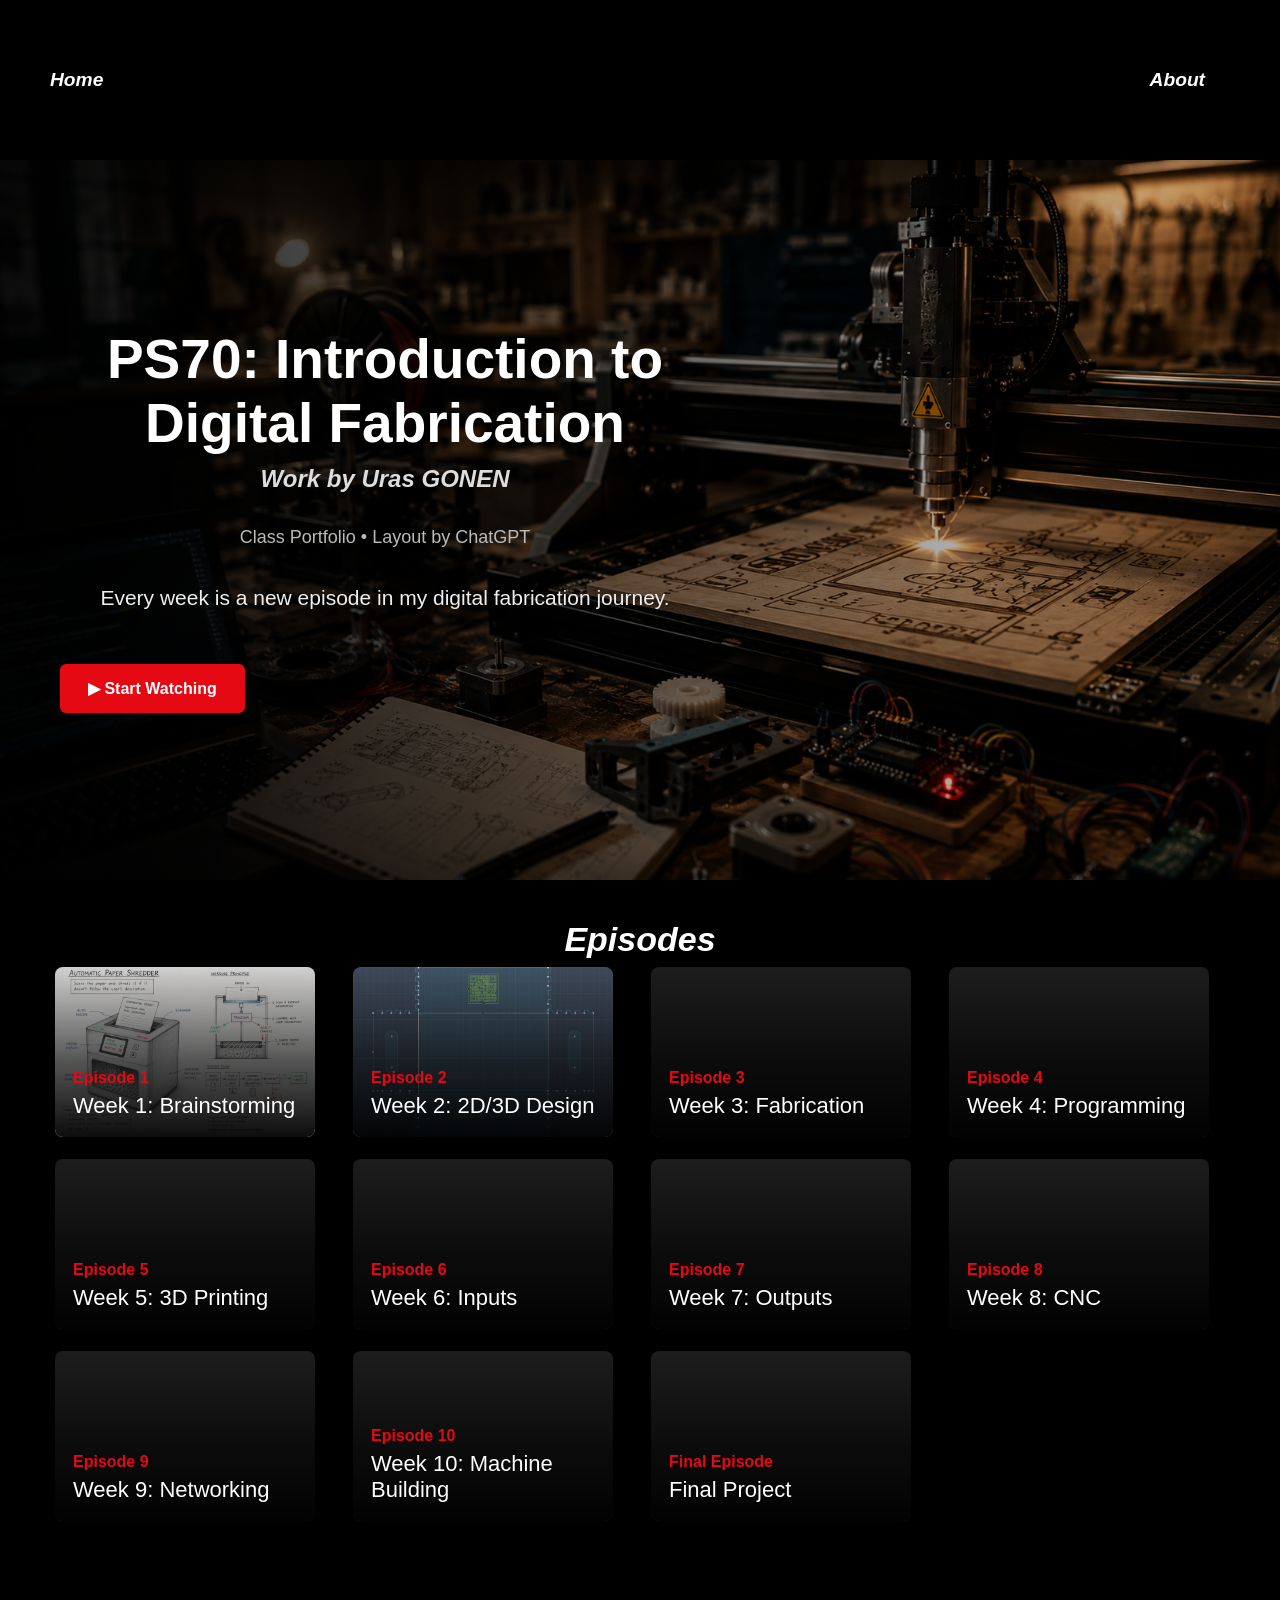
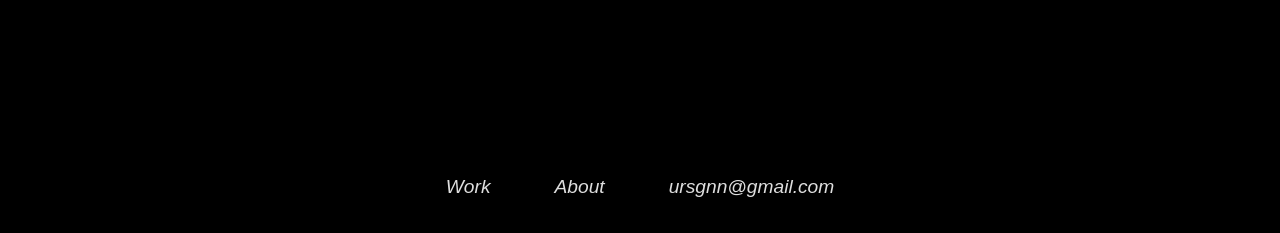
==== index.html @ 7067d7d7 "r" ====
<!DOCTYPE html>
<html lang="en">

<head>
    <title>See config.js</title>
    <meta charset="UTF-8">
    <meta name="viewport" content="width=device-width, initial-scale=1.0">
    <meta http-equiv="X-UA-Compatible" content="ie=edge">
    <link rel="stylesheet" href="./style.css">
</head>

<body>

    <nav>
        <a id="home" href="./index.html">Home</a>
        
        <a href="./about.html">About</a>
    </nav>

    <section class="hero">
        <div class="hero-content">
            <h1>PS70: Introduction to Digital Fabrication</h1>
            <h2>Work by <span id="student-name"></span></h2>

            <p class="series-tag">Class Portfolio • Layout by ChatGPT</p>

            <p class="description">
                Every week is a new episode in my digital fabrication journey.
            </p>

            <a class="play-button" href="#work">▶ Start Watching</a>
        </div>
    </section>

    <section id="final-project">
        <!-- Put an image or video of your final project here when it's complete! -->
    </section>

    <section id="work" class="episodes">

        <h2>Episodes</h2>

        <div class="episode-row">

            <a class="episode-card" href="./01_intro/index.html">
                <div class="episode-number">Episode 1</div>
                <h3>Week 1: Brainstorming</h3>
            </a>

            <a class="episode-card" href="./02_2Ddesign/index.html">
                <div class="episode-number">Episode 2</div>
                <h3>Week 2: 2D/3D Design</h3>
            </a>

            <a class="episode-card" href="./03_fabrication/index.html">
                <div class="episode-number">Episode 3</div>
                <h3>Week 3: Fabrication</h3>
            </a>

            <a class="episode-card" href="./04_microcontroller/">
                <div class="episode-number">Episode 4</div>
                <h3>Week 4: Programming</h3>
            </a>

            <a class="episode-card" href="./05_3Dprinting/index.html">
                <div class="episode-number">Episode 5</div>
                <h3>Week 5: 3D Printing</h3>
            </a>

            <a class="episode-card" href="./06_inputs/index.html">
                <div class="episode-number">Episode 6</div>
                <h3>Week 6: Inputs</h3>
            </a>

            <a class="episode-card" href="./07_outputs/index.html">
                <div class="episode-number">Episode 7</div>
                <h3>Week 7: Outputs</h3>
            </a>

            <a class="episode-card" href="./08_cnc/index.html">
                <div class="episode-number">Episode 8</div>
                <h3>Week 8: CNC</h3>
            </a>

            <a class="episode-card" href="./09_networking/index.html">
                <div class="episode-number">Episode 9</div>
                <h3>Week 9: Networking</h3>
            </a>

            <a class="episode-card" href="./10_machine/index.html">
                <div class="episode-number">Episode 10</div>
                <h3>Week 10: Machine Building</h3>
            </a>

            <a class="episode-card finale" href="./13_finalproject/index.html">
                <div class="episode-number">Final Episode</div>
                <h3>Final Project</h3>
            </a>

        </div>

    </section>

    <footer>See config.js</footer>

    <script src="./config.js"></script>

</body>

</html>
---- style.css ----
@import url('https://fonts.googleapis.com/css2?family=Lato:ital,wght@0,100;0,300;0,400;0,700;0,900;1,100;1,300;1,400;1,700;1,900&display=swap');
@import url('https://fonts.googleapis.com/css2?family=Lato:ital,wght@0,100;0,300;0,400;0,700;0,900;1,100;1,300;1,400;1,700;1,900&family=Roboto+Mono:ital,wght@0,100..700;1,100..700&display=swap');

:root {
  --secondary-background-color: color-mix(in srgb, var(--text-color) 8%, var(--background-color) 92%);
  --accent-color: #FFFFFF;
}

*,
*::before,
*::after {
  margin: 0;
  padding: 0;
  box-sizing: inherit;
}

html {
  color: var(--text-color);
  background-color: var(--background-color);
  font-family: var(--font-family);
  box-sizing: border-box;
}

/* TEXT */

h1, h2, h3, p, b, ul, ol, pre, table {
  margin-bottom: 3rem;
}

h1 {
  font-size: clamp(3rem, 4.5vw, 100rem);
  font-weight: 900;
  text-align: center;
}

h2 {
  font-size: clamp(2rem, 3vw, 100rem);
  font-weight: 600;
  font-style: italic;
  margin-bottom: 0.5rem;
  text-align: center;
}

h3 {
  font-size: clamp(1.5rem, 2.5vw, 100rem);
  font-weight: 400;
  margin-bottom: 0.5rem;
}

p {
  font-size: clamp(1.2rem, 1.2vw, 100rem);
  font-weight:400;
  text-align: center;
  line-height: 2;

}

b {
  font-size: clamp(1.2rem, 1.2vw, 100rem);
  font-weight: 700;
}

a {
  text-decoration: underline;
  color: var(--text-color);
}

ul, ol, tr{
  font-size: clamp(1.2rem, 1.2vw, 100rem);
  list-style-position: inside;
}

code {
  font-family: var(--mono-font-family);
  background-color: var(--secondary-background-color);
  border-radius: 5px;
  padding: 0px 5px 3px 5px;
}

pre {
  padding: 1vw;
  background-color: var(--secondary-background-color);
  border-radius: 5px;
}

pre code {
  background-color: none;
  font-size: clamp(0.8rem, 0.8vw, 100rem);
  padding: 0%;
  margin: 0%;
}

table {
  border-collapse: collapse;
  width: 100%;
}

th, td {
  border: 1px solid var(--text-color);
  padding: 5px 8px;
  text-align: left;
}

.caption {
  font-size: clamp(1rem, 1vw, 100rem);
  align-self: center;
}

/* Media */

iframe, video, img, .img-duo, .img-trip, .img-quad {
  width: clamp(20rem, 45vw, 160rem); 
  margin-bottom: 2rem;
  align-self: center;
}


iframe, video {
  height: clamp(11.25rem, 25.313vw, 90rem);
  border: none;
}

img {
  object-fit: cover;
}

img:has(+ .caption) {
  margin-bottom: 0.5rem;
}

.img-duo {
  display: flex;
  flex-direction: row;
  overflow: hidden;
}

.img-duo img {
  width: clamp(10rem, 22.5vw, 100rem);
  margin-bottom: 0rem;
}

.img-trip {
  display: flex;
  flex-direction: row;
  overflow: hidden;
}

.img-trip img {
  width: clamp(6.666rem, 15vw, 100rem);
  margin-bottom: 0rem;
}

.img-quad {
  display: grid;
  grid-template-columns: repeat(2, 1fr);
  gap: 0%;
}

.img-quad img {
  width: clamp(10rem, 22.5vw, 100rem);
  margin-bottom: 0rem;
}

/* Slideshow */

.slideshow-container {
  position: relative;
  align-self: center;
  overflow: hidden;
}

.slides {
  display: none;
}

.prev, .next {
  position: absolute;
  top: 50%;
  transform: translateY(-100%);
  padding: 0vh 2vw;

  color: var(--background-color);
  cursor: pointer;
  user-select: none;
  text-decoration: none;

  font-style: var(--mono-font-family);
  font-size: clamp(2rem, 3vw, 100rem);
  filter: invert(1);
  mix-blend-mode: difference;

  display: flex;
  align-items: center;
}

.next { right: 0; }

/* Blog */

.blog {
  width: clamp(0rem, 85vw, 60rem);
  display: flex;
  flex-direction: column;
  margin-left: auto;
  margin-right: auto;
}

/* Nav */

nav {
  height: clamp(0rem, 20vw, 10rem);
  width: 100vw;
  padding: 0rem 7vw;
  gap: 3rem;
  display: flex;
  align-items: center;
  justify-content: flex-end;
}

nav a {
  font-size: clamp(1rem, 1.5vw, 100rem);
  font-weight: 900;
  font-style: italic;
  text-decoration: none;
}

nav #home {
  margin-right: auto;
}

/* Footer */

footer {
  width: 100vw;
  margin-top: 20vh;
  padding: 5vw;
  gap: 5vw;
  display: flex;
  justify-content: center;
  align-items: center;
}

footer #contact-info {
  display: flex;
  flex-direction: column;
}

footer a {
  font-size: clamp(1rem, 1.5vw, 100rem);
  font-weight: 400;
  font-style: italic;
  text-decoration: none;
}

/* Hero */

#hero {
  height: 70vh;
  padding: 0vh 7vw;
  display: flex;
  flex-direction: column;
  align-items: left;
  justify-content: center;
}

#hero h1 {
  font-size: clamp(3.5rem, 8vw, 100rem);
  font-weight: 700;
  margin-bottom: 3rem;
}

/* Final project */

#final-project {
  padding: 0vh 7vw;
}



/* About */

.about {
  width: clamp(0rem, 85vw, 60rem);
  display: grid;
  grid-template-columns: auto 1fr; 
  margin-left: auto;
  margin-right: auto;
}

.about h1 {
  grid-column: 1 / -1;
}

.about img {
  width: 100%;
  height: 55vh;
  padding-right: 2rem;
}

@media (max-width: 1000px) { 
  .about { grid-template-columns: 1fr; } 
  .about img { padding-right: 0%;}


}

.about {
  display: flex;
  flex-direction: row;
  align-items: center;   /* Aligns them vertically in the center */
  justify-content: center;
  gap: 30px;             /* Puts a nice gap between the image and text */
  padding: 40px;
}

.about img {
  max-width: 50%;        /* Takes up at most half the screen width */
  height: auto;          /* Prevents stretching */
}

.about div {
  max-width: 40%;        /* Gives the text its own designated space */
}

p {
  text-align: center;   /* Centers the actual text lines */
  max-width: 700px;     /* Prevents the text from stretching too wide across the screen */
  margin: 30px auto;    /* Centers the entire paragraph block on the page and adds vertical spacing */
  font-size: 1.5rem;    /* Optional: slightly boosts readability */
  line-height: 1.6;     /* Optional: spaces out the lines nicely */
}

.big-image {
    width: 600px;
    height: auto;
}


body {
  margin: 0;
  background-color: #141414;
  color: white;
  font-family: Arial, sans-serif;
}

nav {
  background-color: #000;
  padding: 20px 40px;
}

nav a {
  color: white;
  text-decoration: none;
  margin-right: 25px;
  font-weight: bold;
}

nav a:hover {
  color: #e50914;
}

.hero {
  height: 80vh;
  background: linear-gradient(to right, #000 30%, transparent),
              url("your-background-image.jpg");
  background-size: cover;
  background-position: center;
  display: flex;
  align-items: center;
  padding-left: 60px;
}

.hero-content {
  max-width: 600px;
}

.hero h1 {
  font-size: 60px;
  margin-bottom: 10px;
}

.tagline {
  font-size: 22px;
  color: #ddd;
}

.play-button {
  display: inline-block;
  background-color: white;
  color: black;
  padding: 14px 28px;
  border-radius: 5px;
  text-decoration: none;
  font-weight: bold;
  margin-top: 20px;
}

.play-button:hover {
  background-color: #e50914;
  color: white;
}

.episodes {
  padding: 40px 60px;
}

.episode-row {
  display: flex;
  gap: 20px;
  flex-wrap: wrap;
}

.episode-card {
  background-color: #222;
  width: 260px;
  padding: 20px;
  border-radius: 8px;
  color: white;
  text-decoration: none;
  transition: 0.3s;
}

.episode-card:hover {
  transform: scale(1.08);
  background-color: #333;
}

.episode-number {
  color: #e50914;
  font-weight: bold;
  margin-bottom: 10px;
}

.episode-card h3 {
  margin: 5px 0;
}


body {
    margin: 0;
    background-color: #000;
    color: white;
    font-family: Arial, Helvetica, sans-serif;
}

nav {
    background: rgba(0, 0, 0, 0.9);
    padding: 20px 50px;
    display: flex;
    gap: 30px;
    position: sticky;
    top: 0;
    z-index: 10;
}

nav a {
    color: white;
    text-decoration: none;
    font-weight: bold;
}

nav a:hover {
    color: #e50914;
}

.hero {
    height: 80vh;
    background:
        linear-gradient(to right, rgba(0,0,0,0.9) 0%, rgba(0,0,0,0.55) 45%, rgba(0,0,0,0.1) 100%),
        url("./images/hero.jpg");
    background-size: cover;
    background-position: center;
    display: flex;
    align-items: center;
    padding-left: 60px;
}

.hero-content {
    max-width: 650px;
}

.hero h1 {
    font-size: 55px;
    margin-bottom: 10px;
}

.hero h2 {
    font-size: 24px;
    color: #ddd;
}

.series-tag {
    color: #bbb;
    font-size: 18px;
}

.description {
    font-size: 21px;
    line-height: 1.5;
    color: #eee;
}

.play-button {
    display: inline-block;
    background-color: #e50914;
    color: white;
    padding: 15px 28px;
    margin-top: 20px;
    border-radius: 6px;
    text-decoration: none;
    font-weight: bold;
}

.play-button:hover {
    background-color: white;
    color: black;
}

.episodes {
    padding: 40px 55px;
}

.episodes h2 {
    font-size: 34px;
}

.episode-row {
    display: grid;
    grid-template-columns: repeat(auto-fit, minmax(260px, 1fr));
    gap: 22px;
}

.episode-card {
    height: 170px;
    border-radius: 8px;
    padding: 18px;
    color: white;
    text-decoration: none;
    display: flex;
    flex-direction: column;
    justify-content: flex-end;
    background-size: cover;
    background-position: center;
    position: relative;
    overflow: hidden;
    transition: 0.3s;
}

.episode-card::before {
    content: "";
    position: absolute;
    inset: 0;
    background: linear-gradient(
        to top,
        rgba(0,0,0,0.95) 0%,
        rgba(0,0,0,0.65) 45%,
        rgba(0,0,0,0.15) 100%
    );
    z-index: 1;
}

.episode-card * {
    position: relative;
    z-index: 2;
}

.episode-card:hover {
    transform: scale(1.06);
    box-shadow: 0 15px 35px rgba(0,0,0,0.8);
}

.episode-number {
    color: #e50914;
    font-weight: bold;
    margin-bottom: 6px;
}

.episode-card h3 {
    margin: 0;
    font-size: 22px;
}

/* Episode background images */
.episode-card:nth-child(1) {
    background-image: url("./images/papershredderskechgpt.png");
}

.episode-card:nth-child(2) {
    background-image: url("./images/week2.png");
}

.episode-card:nth-child(3) {
    background-image: url("./images/week3.jpg");
}

.episode-card:nth-child(4) {
    background-image: url("./images/week4.jpg");
}

.episode-card:nth-child(5) {
    background-image: url("./images/week5.jpg");
}

.episode-card:nth-child(6) {
    background-image: url("./images/week6.jpg");
}

.episode-card:nth-child(7) {
    background-image: url("./images/week7.jpg");
}

.episode-card:nth-child(8) {
    background-image: url("./images/week8.jpg");
}

.episode-card:nth-child(9) {
    background-image: url("./images/week9.jpg");
}

.episode-card:nth-child(10) {
    background-image: url("./images/week10.jpg");
}

.episode-card:nth-child(11) {
    background-image: url("./images/final.jpg");
}

footer {
    text-align: center;
    color: #aaa;
    padding: 35px;
}
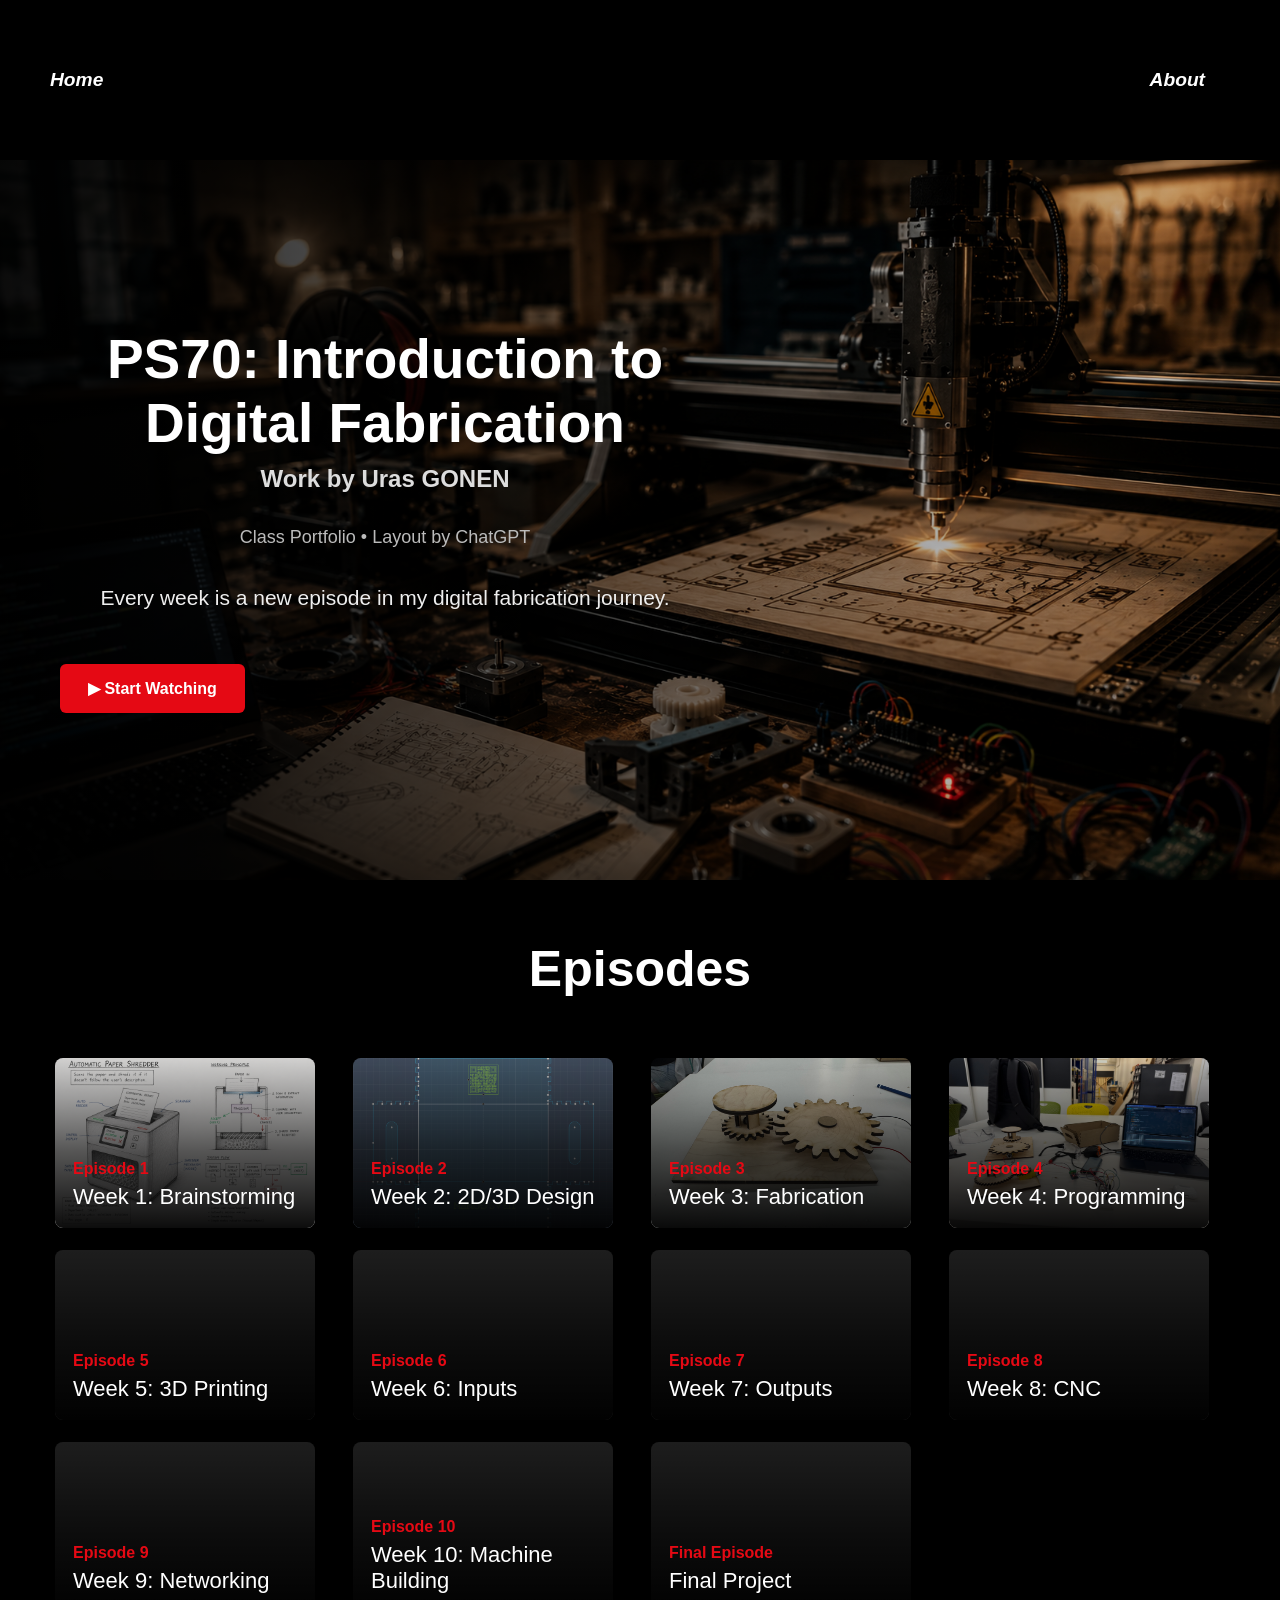
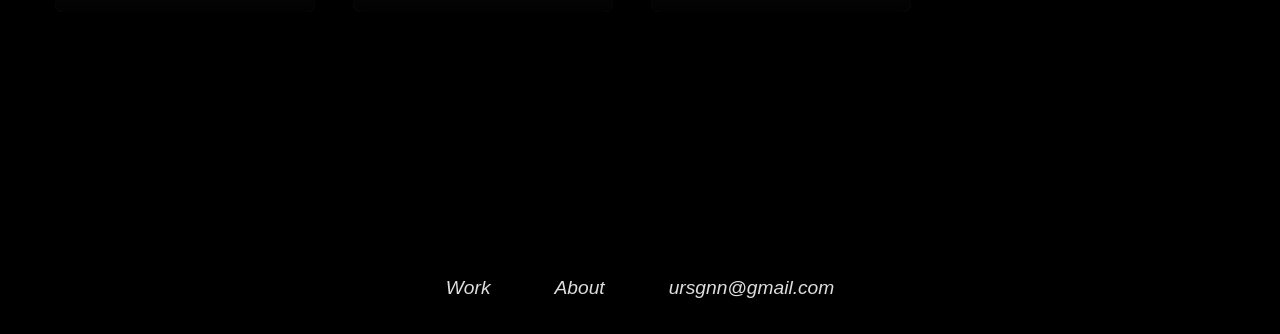
==== commit b5fb8143: "movv" ====
--- a/index.html
+++ b/index.html
@@ -57,7 +57,7 @@
                 <h3>Week 3: Fabrication</h3>
             </a>
 
-            <a class="episode-card" href="./04_microcontroller/">
+            <a class="episode-card" href="./04_microcontroller/index.html">
                 <div class="episode-number">Episode 4</div>
                 <h3>Week 4: Programming</h3>
             </a>
--- a/style.css
+++ b/style.css
@@ -36,7 +36,7 @@
 h2 {
   font-size: clamp(2rem, 3vw, 100rem);
   font-weight: 600;
-  font-style: italic;
+  
   margin-bottom: 0.5rem;
   text-align: center;
 }
@@ -517,12 +517,15 @@
 }
 
 .episodes {
-    padding: 40px 55px;
+    padding: 50px 55px;
 }
 
 .episodes h2 {
-    font-size: 34px;
-}
+    font-size: 50px;
+    margin-top: 10px;
+    margin-bottom: 60px;
+}
+
 
 .episode-row {
     display: grid;
@@ -590,11 +593,11 @@
 }
 
 .episode-card:nth-child(3) {
-    background-image: url("./images/week3.jpg");
+    background-image: url("./images/foto1.png");
 }
 
 .episode-card:nth-child(4) {
-    background-image: url("./images/week4.jpg");
+    background-image: url("./images/week4.jpeg");
 }
 
 .episode-card:nth-child(5) {
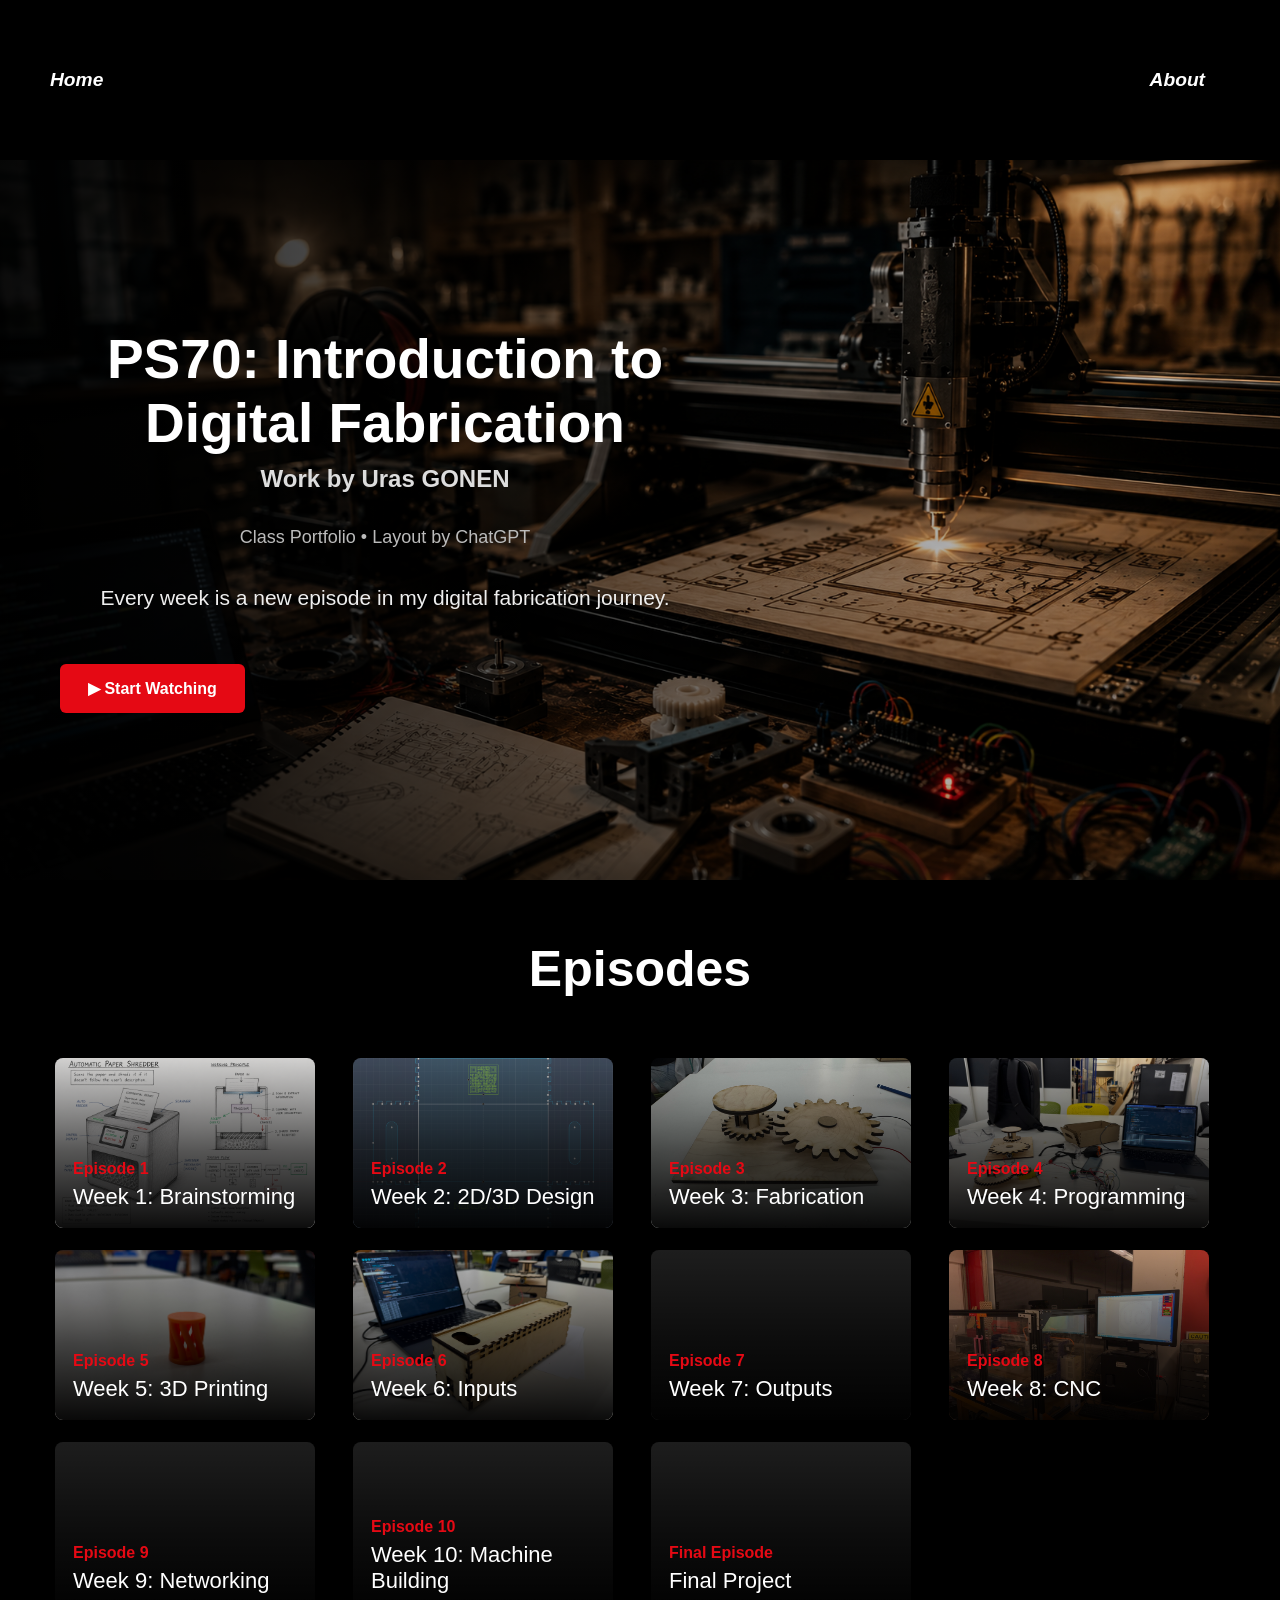
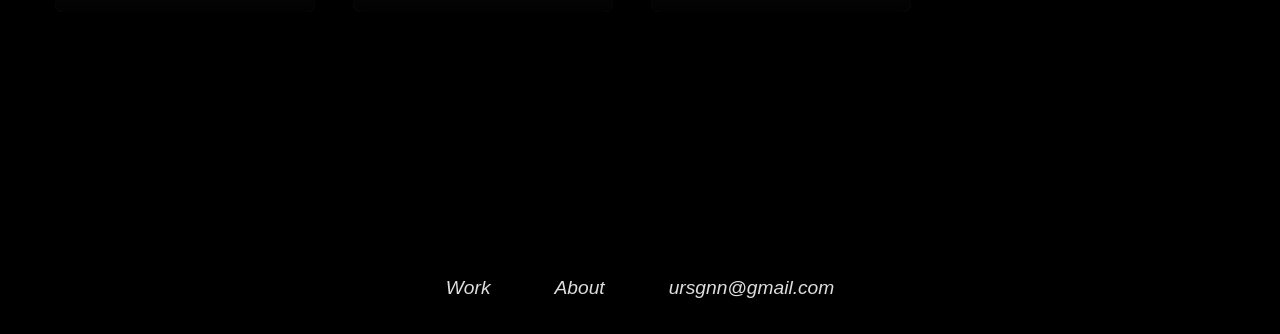
==== commit 76bb4efe: "d" ====
--- a/index.html
+++ b/index.html
@@ -82,7 +82,7 @@
                 <h3>Week 8: CNC</h3>
             </a>
 
-            <a class="episode-card" href="./09_networking/index.html">
+            <a class="episode-card" href="https://mertsgthub.github.io/PHYS-S-12/09_networking/index.html">
                 <div class="episode-number">Episode 9</div>
                 <h3>Week 9: Networking</h3>
             </a>
--- a/style.css
+++ b/style.css
@@ -118,6 +118,45 @@
 iframe, video {
   height: clamp(11.25rem, 25.313vw, 90rem);
   border: none;
+}
+
+model-viewer {
+  width: 100%;
+  height: 100%;
+  cursor: grab;
+  position: relative;
+}
+
+model-viewer:active {
+  cursor: grabbing;
+}
+
+.model-status {
+  position: absolute;
+  inset: 0;
+  display: flex;
+  align-items: center;
+  justify-content: center;
+  margin: 0;
+  padding: 2rem;
+  color: var(--text-color);
+  font-size: clamp(1rem, 1.2vw, 1.25rem);
+  line-height: 1.4;
+  text-align: center;
+  pointer-events: none;
+}
+
+.model-box {
+  width: clamp(20rem, 60vw, 50rem);
+  height: clamp(24rem, 55vw, 42rem);
+  margin: 0 auto 3rem auto;
+  overflow: hidden;
+  align-self: center;
+  border: 1px solid var(--secondary-background-color);
+  border-radius: 8px;
+  background:
+    linear-gradient(180deg, color-mix(in srgb, var(--text-color) 6%, transparent), transparent 45%),
+    var(--secondary-background-color);
 }
 
 img {
@@ -578,6 +617,14 @@
     margin-bottom: 6px;
 }
 
+#container3D canvas {
+  width: 100vw !important;
+  height: 100vh !important;
+  position: absolute;
+  top: 0;
+  left: 0;
+}
+
 .episode-card h3 {
     margin: 0;
     font-size: 22px;
@@ -601,11 +648,11 @@
 }
 
 .episode-card:nth-child(5) {
-    background-image: url("./images/week5.jpg");
+    background-image: url("./images/finale.jpeg");
 }
 
 .episode-card:nth-child(6) {
-    background-image: url("./images/week6.jpg");
+    background-image: url("./images/box1.jpeg");
 }
 
 .episode-card:nth-child(7) {
@@ -613,7 +660,7 @@
 }
 
 .episode-card:nth-child(8) {
-    background-image: url("./images/week8.jpg");
+    background-image: url("./images/cnc.JPG");
 }
 
 .episode-card:nth-child(9) {
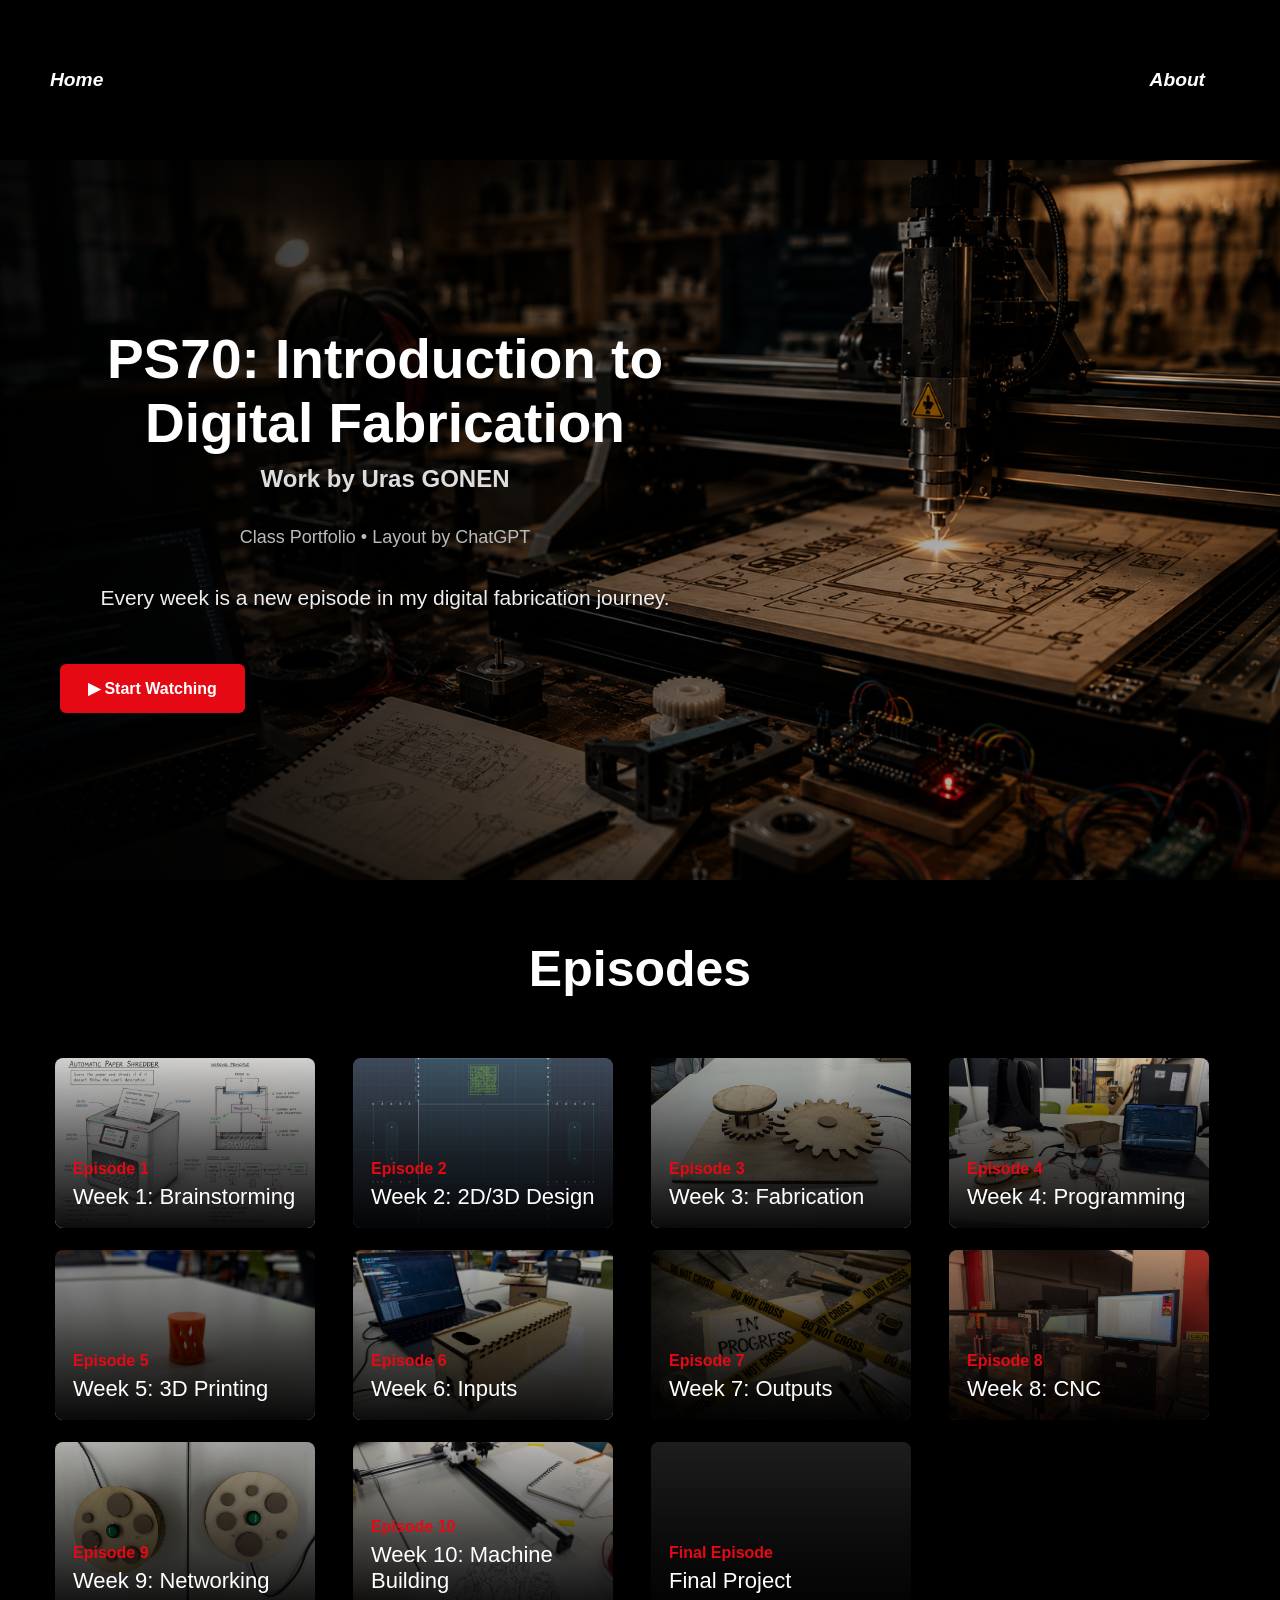
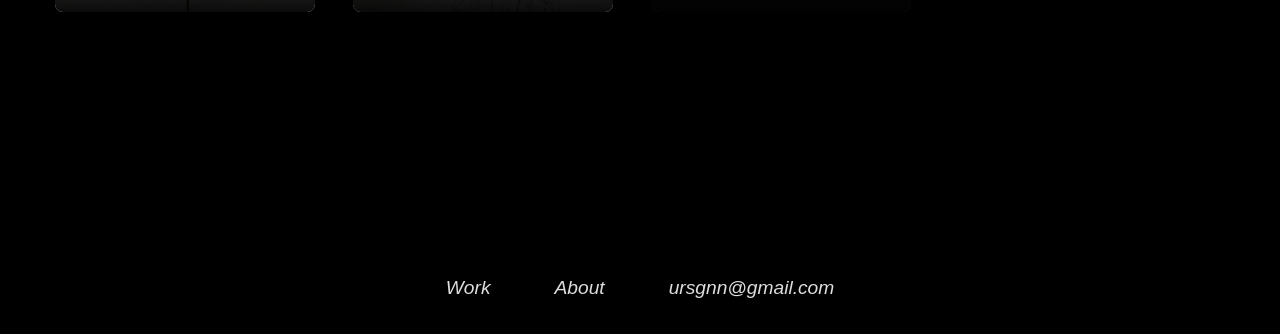
==== commit cb021b96: "v" ====
--- a/index.html
+++ b/index.html
@@ -6,10 +6,31 @@
     <meta charset="UTF-8">
     <meta name="viewport" content="width=device-width, initial-scale=1.0">
     <meta http-equiv="X-UA-Compatible" content="ie=edge">
+    <script>
+        let introAlreadyPlayed = false;
+
+        try {
+            introAlreadyPlayed = Boolean(sessionStorage.getItem("ps70-intro-played"));
+        } catch (error) {
+            introAlreadyPlayed = Boolean(history.state && history.state.ps70IntroPlayed);
+        }
+
+        if (introAlreadyPlayed) {
+            document.documentElement.classList.add("intro-seen");
+        }
+    </script>
     <link rel="stylesheet" href="./style.css">
 </head>
 
 <body>
+
+    <div class="site-intro" aria-hidden="true">
+        <div class="intro-light-field"></div>
+        <div class="intro-medallion">
+            <span class="intro-monogram">UG</span>
+        </div>
+        <p class="intro-caption">Digital Fabrication</p>
+    </div>
 
     <nav>
         <a id="home" href="./index.html">Home</a>
@@ -82,12 +103,12 @@
                 <h3>Week 8: CNC</h3>
             </a>
 
-            <a class="episode-card" href="https://mertsgthub.github.io/PHYS-S-12/09_networking/index.html">
+            <a class="episode-card" href="https://mertsgthub.github.io/PHYS-12/09_networking/index.html">
                 <div class="episode-number">Episode 9</div>
                 <h3>Week 9: Networking</h3>
             </a>
 
-            <a class="episode-card" href="./10_machine/index.html">
+            <a class="episode-card" href="https://claudiamp.github.io/phys-s-12/10_machine/index.html">
                 <div class="episode-number">Episode 10</div>
                 <h3>Week 10: Machine Building</h3>
             </a>
@@ -104,7 +125,9 @@
     <footer>See config.js</footer>
 
     <script src="./config.js"></script>
+    <script src="./intro.js?v=1"></script>
+    <script src="./episode-transition.js?v=6"></script>
 
 </body>
 
-</html>+</html>
--- a/style.css
+++ b/style.css
@@ -19,6 +19,177 @@
   background-color: var(--background-color);
   font-family: var(--font-family);
   box-sizing: border-box;
+}
+
+/* Cinematic first-visit intro */
+.site-intro {
+  position: fixed;
+  inset: 0;
+  z-index: 20000;
+  display: grid;
+  place-items: center;
+  overflow: hidden;
+  background:
+    radial-gradient(circle at center, rgba(69, 0, 5, 0.26), transparent 36%),
+    #030303;
+  opacity: 1;
+  transition: opacity 650ms ease;
+}
+
+.intro-seen .site-intro {
+  display: none;
+}
+
+.intro-playing {
+  overflow: hidden;
+}
+
+.site-intro--finished {
+  opacity: 0;
+  pointer-events: none;
+}
+
+.intro-light-field {
+  position: absolute;
+  inset: -30%;
+  background:
+    repeating-linear-gradient(
+      87deg,
+      transparent 0 7%,
+      rgba(229, 9, 20, 0.08) 7.4%,
+      transparent 8.2% 15%
+    ),
+    linear-gradient(90deg, transparent 35%, rgba(229, 9, 20, 0.42), transparent 65%);
+  filter: blur(7px);
+  opacity: 0;
+  transform: scaleX(0.25);
+  animation: intro-light-reveal 3.5s cubic-bezier(0.22, 1, 0.36, 1) both;
+}
+
+.intro-medallion {
+  position: relative;
+  width: clamp(10rem, 25vw, 17rem);
+  aspect-ratio: 1;
+  display: grid;
+  place-items: center;
+  border: clamp(0.35rem, 0.8vw, 0.65rem) solid #5d050a;
+  border-radius: 50%;
+  background:
+    radial-gradient(circle at 34% 27%, #f12b36 0%, #b00610 27%, #65040a 58%, #1a0204 100%);
+  box-shadow:
+    0 0 0 2px rgba(255, 111, 119, 0.26) inset,
+    0 0 0 13px rgba(31, 0, 2, 0.92),
+    0 0 80px rgba(229, 9, 20, 0.6),
+    0 25px 70px rgba(0, 0, 0, 0.9);
+  opacity: 0;
+  transform: perspective(900px) scale(0.12) rotateY(-38deg);
+  animation: intro-medallion-arrive 3.2s cubic-bezier(0.16, 1, 0.3, 1) 150ms both;
+}
+
+.intro-medallion::before,
+.intro-medallion::after {
+  content: "";
+  position: absolute;
+  border-radius: 50%;
+  pointer-events: none;
+}
+
+.intro-medallion::before {
+  inset: 7%;
+  border: 1px solid rgba(255, 151, 157, 0.32);
+  box-shadow: 0 0 22px rgba(255, 61, 72, 0.38) inset;
+}
+
+.intro-medallion::after {
+  inset: 0;
+  background: linear-gradient(128deg, rgba(255, 255, 255, 0.24), transparent 32%, transparent 66%, rgba(0, 0, 0, 0.5));
+}
+
+.intro-monogram {
+  position: relative;
+  z-index: 2;
+  color: #200104;
+  font-family: "Lato", sans-serif;
+  font-size: clamp(4.8rem, 12vw, 8.8rem);
+  font-weight: 900;
+  letter-spacing: -0.1em;
+  line-height: 1;
+  transform: translateX(-0.04em);
+  text-shadow:
+    -2px -2px 1px rgba(255, 94, 103, 0.38),
+    2px 3px 2px rgba(0, 0, 0, 0.85),
+    0 0 18px rgba(0, 0, 0, 0.62);
+}
+
+.intro-caption {
+  position: absolute;
+  top: calc(50% + clamp(7rem, 18vw, 11rem));
+  margin: 0;
+  color: rgba(255, 255, 255, 0.75);
+  font-family: "Lato", sans-serif;
+  font-size: clamp(0.66rem, 1vw, 0.86rem);
+  font-weight: 700;
+  line-height: 1;
+  letter-spacing: 0.42em;
+  text-transform: uppercase;
+  opacity: 0;
+  transform: translateY(10px);
+  animation: intro-caption-reveal 1s ease 2.3s forwards;
+}
+
+@keyframes intro-light-reveal {
+  0% {
+    opacity: 0;
+    transform: scaleX(0.15) rotate(-2deg);
+  }
+  38% {
+    opacity: 1;
+  }
+  72% {
+    opacity: 0.68;
+    transform: scaleX(1) rotate(0);
+  }
+  100% {
+    opacity: 0.16;
+    transform: scaleX(1.2);
+  }
+}
+
+@keyframes intro-medallion-arrive {
+  0% {
+    opacity: 0;
+    transform: perspective(900px) scale(0.12) rotateY(-38deg);
+    filter: blur(10px);
+  }
+  48% {
+    opacity: 1;
+    filter: blur(0);
+  }
+  76% {
+    transform: perspective(900px) scale(1.06) rotateY(3deg);
+  }
+  100% {
+    opacity: 1;
+    transform: perspective(900px) scale(1) rotateY(0);
+    filter: blur(0);
+  }
+}
+
+@keyframes intro-caption-reveal {
+  to {
+    opacity: 1;
+    transform: translateY(0);
+  }
+}
+
+@media (prefers-reduced-motion: reduce) {
+  .site-intro {
+    display: none;
+  }
+
+  .intro-playing {
+    overflow: auto;
+  }
 }
 
 /* TEXT */
@@ -611,6 +782,40 @@
     box-shadow: 0 15px 35px rgba(0,0,0,0.8);
 }
 
+.episode-transition-clone {
+    position: fixed;
+    z-index: 9999;
+    box-sizing: border-box;
+    margin: 0;
+    pointer-events: none;
+    transform: none !important;
+    transform-origin: center;
+    transition:
+        top 650ms cubic-bezier(0.76, 0, 0.24, 1),
+        left 650ms cubic-bezier(0.76, 0, 0.24, 1),
+        width 650ms cubic-bezier(0.76, 0, 0.24, 1),
+        height 650ms cubic-bezier(0.76, 0, 0.24, 1),
+        border-radius 650ms ease;
+}
+
+.episode-transition-clone--expanded {
+    top: 0 !important;
+    left: 0 !important;
+    width: 100vw !important;
+    height: 100vh !important;
+    border-radius: 0;
+}
+
+.episode-is-opening {
+    overflow: hidden;
+}
+
+@media (prefers-reduced-motion: reduce) {
+    .episode-transition-clone {
+        transition: none;
+    }
+}
+
 .episode-number {
     color: #e50914;
     font-weight: bold;
@@ -656,7 +861,7 @@
 }
 
 .episode-card:nth-child(7) {
-    background-image: url("./images/week7.jpg");
+    background-image: url("./images/gpt.png");
 }
 
 .episode-card:nth-child(8) {
@@ -664,11 +869,11 @@
 }
 
 .episode-card:nth-child(9) {
-    background-image: url("./images/week9.jpg");
+    background-image: url("./images/mert.jpeg");
 }
 
 .episode-card:nth-child(10) {
-    background-image: url("./images/week10.jpg");
+    background-image: url("./images/aidraw.jpeg");
 }
 
 .episode-card:nth-child(11) {
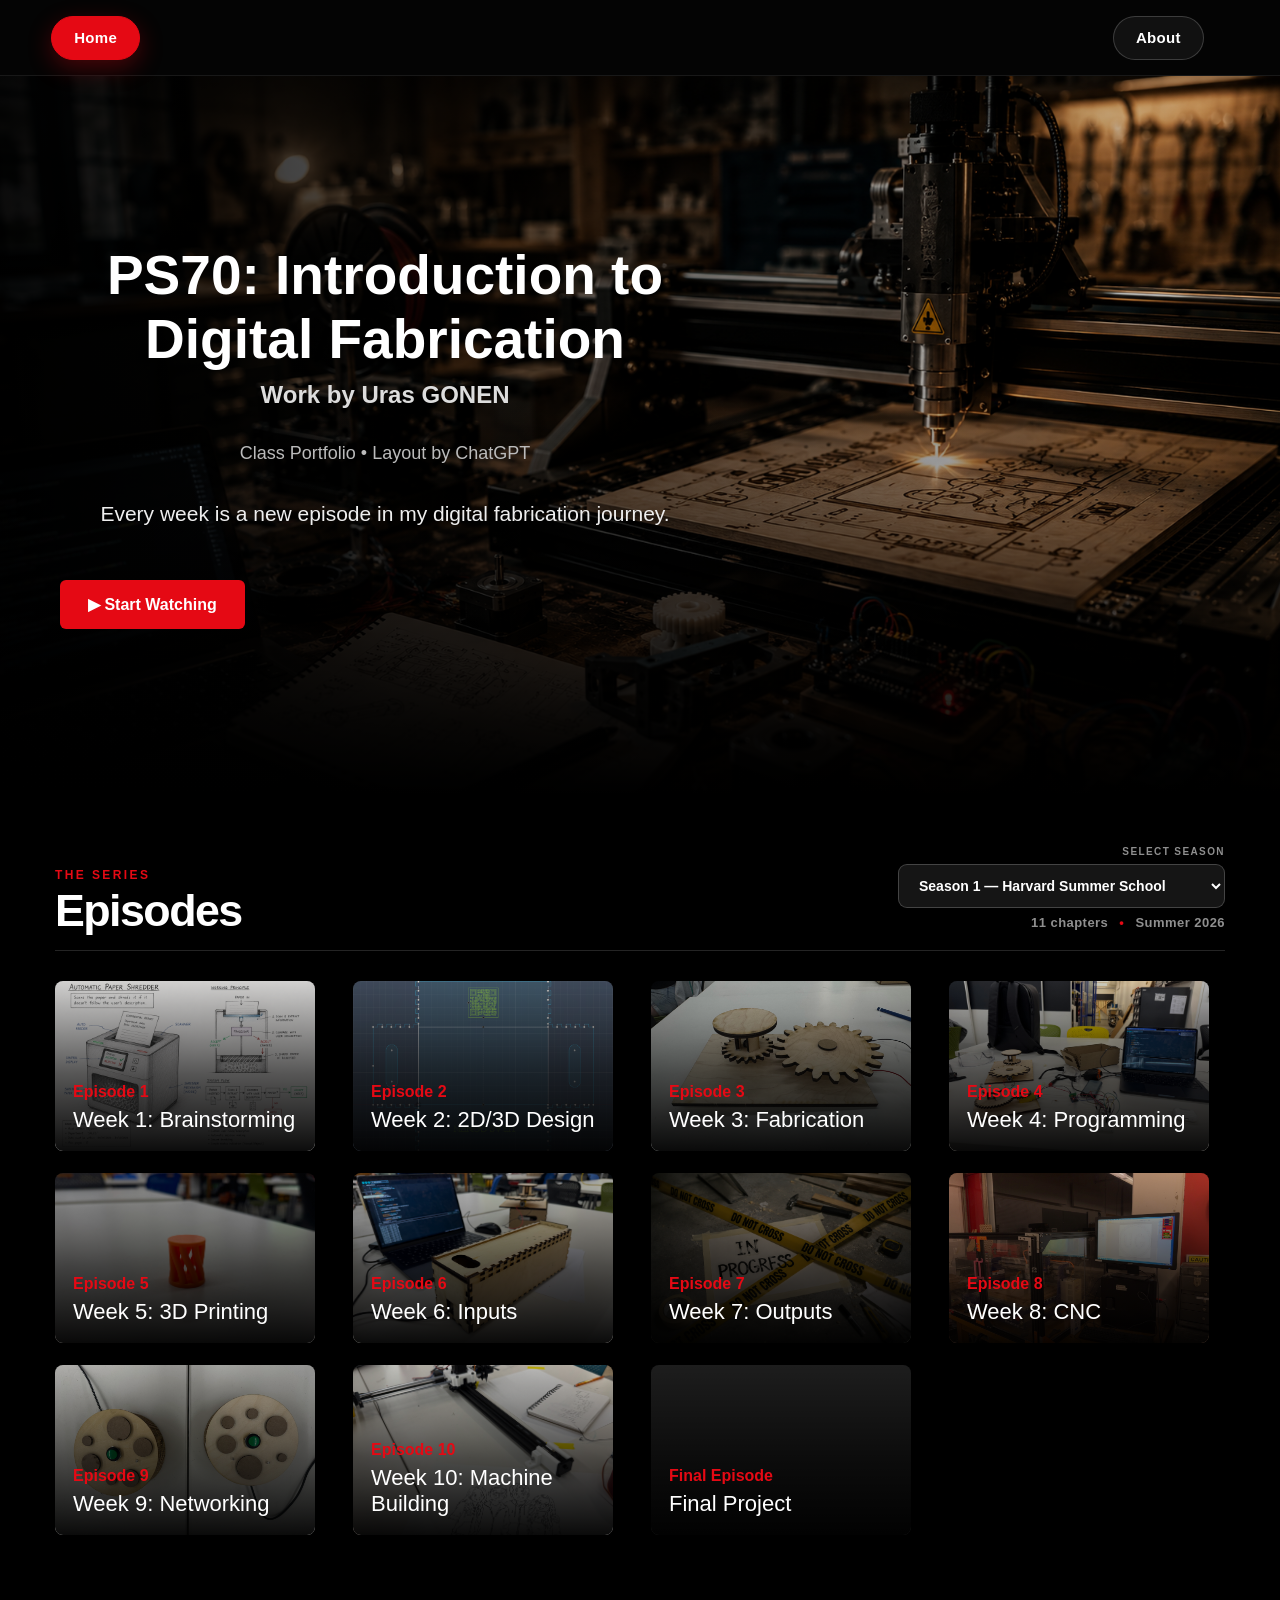
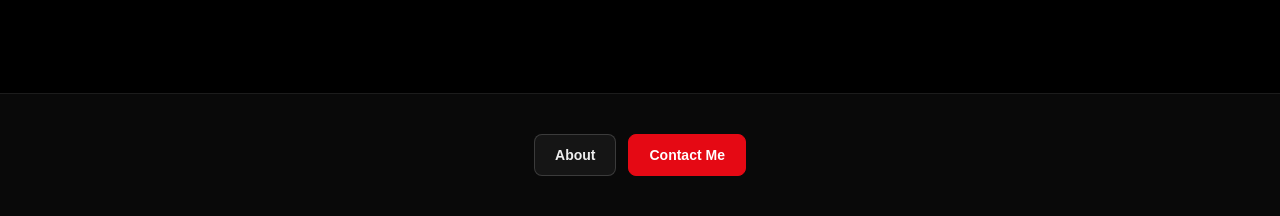
==== commit 222ee2bb: "ChatJİPİTİ" ====
--- a/index.html
+++ b/index.html
@@ -33,9 +33,9 @@
     </div>
 
     <nav>
-        <a id="home" href="./index.html">Home</a>
+        <a id="home" class="nav-button" href="./index.html" aria-current="page">Home</a>
         
-        <a href="./about.html">About</a>
+        <a class="nav-button" href="./about.html">About</a>
     </nav>
 
     <section class="hero">
@@ -59,56 +59,71 @@
 
     <section id="work" class="episodes">
 
-        <h2>Episodes</h2>
+        <header class="episodes-heading">
+            <div>
+                <p class="episodes-kicker">The Series</p>
+                <h2>Episodes</h2>
+            </div>
+            <div class="season-controls">
+                <label for="season-selector">Select season</label>
+                <select id="season-selector">
+                    <option value="season-1">Season 1 — Harvard Summer School</option>
+                    <option value="season-2">Season 2 — Personal Projects</option>
+                </select>
+                <p id="season-summary" class="episodes-count" aria-live="polite">
+                    11 chapters <span aria-hidden="true">•</span> Summer 2026
+                </p>
+            </div>
+        </header>
 
-        <div class="episode-row">
+        <div class="episode-row" data-season-panel="season-1">
 
-            <a class="episode-card" href="./01_intro/index.html">
+            <a class="episode-card" href="./01_intro/index.html" style="background-image: url('./images/papershredderskechgpt.png')">
                 <div class="episode-number">Episode 1</div>
                 <h3>Week 1: Brainstorming</h3>
             </a>
 
-            <a class="episode-card" href="./02_2Ddesign/index.html">
+            <a class="episode-card" href="./02_2Ddesign/index.html" style="background-image: url('./images/week2.png')">
                 <div class="episode-number">Episode 2</div>
                 <h3>Week 2: 2D/3D Design</h3>
             </a>
 
-            <a class="episode-card" href="./03_fabrication/index.html">
+            <a class="episode-card" href="./03_fabrication/index.html" style="background-image: url('./images/foto1.png')">
                 <div class="episode-number">Episode 3</div>
                 <h3>Week 3: Fabrication</h3>
             </a>
 
-            <a class="episode-card" href="./04_microcontroller/index.html">
+            <a class="episode-card" href="./04_microcontroller/index.html" style="background-image: url('./images/week4.jpeg')">
                 <div class="episode-number">Episode 4</div>
                 <h3>Week 4: Programming</h3>
             </a>
 
-            <a class="episode-card" href="./05_3Dprinting/index.html">
+            <a class="episode-card" href="./05_3Dprinting/index.html" style="background-image: url('./images/finale.jpeg')">
                 <div class="episode-number">Episode 5</div>
                 <h3>Week 5: 3D Printing</h3>
             </a>
 
-            <a class="episode-card" href="./06_inputs/index.html">
+            <a class="episode-card" href="./06_inputs/index.html" style="background-image: url('./images/box1.jpeg')">
                 <div class="episode-number">Episode 6</div>
                 <h3>Week 6: Inputs</h3>
             </a>
 
-            <a class="episode-card" href="./07_outputs/index.html">
+            <a class="episode-card" href="./07_outputs/index.html" style="background-image: url('./images/gpt.png')">
                 <div class="episode-number">Episode 7</div>
                 <h3>Week 7: Outputs</h3>
             </a>
 
-            <a class="episode-card" href="./08_cnc/index.html">
+            <a class="episode-card" href="./08_cnc/index.html" style="background-image: url('./images/cnc.JPG')">
                 <div class="episode-number">Episode 8</div>
                 <h3>Week 8: CNC</h3>
             </a>
 
-            <a class="episode-card" href="https://mertsgthub.github.io/PHYS-12/09_networking/index.html">
+            <a class="episode-card" href="https://mertsgthub.github.io/PHYS-12/09_networking/index.html" style="background-image: url('./images/mert.jpeg')">
                 <div class="episode-number">Episode 9</div>
                 <h3>Week 9: Networking</h3>
             </a>
 
-            <a class="episode-card" href="https://claudiamp.github.io/phys-s-12/10_machine/index.html">
+            <a class="episode-card" href="https://claudiamp.github.io/phys-s-12/10_machine/index.html" style="background-image: url('./images/aidraw.jpeg')">
                 <div class="episode-number">Episode 10</div>
                 <h3>Week 10: Machine Building</h3>
             </a>
@@ -120,13 +135,54 @@
 
         </div>
 
+        <div class="episode-row" data-season-panel="season-2" hidden>
+
+            <article class="episode-card episode-card--blank">
+                <span class="blank-card-plus" aria-hidden="true">+</span>
+                <div class="episode-number">Project 1</div>
+                <h3>Untitled Project</h3>
+            </article>
+
+            <article class="episode-card episode-card--blank">
+                <span class="blank-card-plus" aria-hidden="true">+</span>
+                <div class="episode-number">Project 2</div>
+                <h3>Untitled Project</h3>
+            </article>
+
+            <article class="episode-card episode-card--blank">
+                <span class="blank-card-plus" aria-hidden="true">+</span>
+                <div class="episode-number">Project 3</div>
+                <h3>Untitled Project</h3>
+            </article>
+
+            <article class="episode-card episode-card--blank">
+                <span class="blank-card-plus" aria-hidden="true">+</span>
+                <div class="episode-number">Project 4</div>
+                <h3>Untitled Project</h3>
+            </article>
+
+            <article class="episode-card episode-card--blank">
+                <span class="blank-card-plus" aria-hidden="true">+</span>
+                <div class="episode-number">Project 5</div>
+                <h3>Untitled Project</h3>
+            </article>
+
+            <article class="episode-card episode-card--blank">
+                <span class="blank-card-plus" aria-hidden="true">+</span>
+                <div class="episode-number">Project 6</div>
+                <h3>Untitled Project</h3>
+            </article>
+
+        </div>
+
     </section>
 
     <footer>See config.js</footer>
 
     <script src="./config.js"></script>
-    <script src="./intro.js?v=1"></script>
-    <script src="./episode-transition.js?v=6"></script>
+    <script src="./intro.js?v=2"></script>
+    <script src="./season-selector.js?v=1"></script>
+    <script src="./episode-transition.js?v=9"></script>
 
 </body>
 
--- a/style.css
+++ b/style.css
@@ -676,6 +676,14 @@
 .hero {
     height: 80vh;
     background:
+        linear-gradient(
+            to bottom,
+            transparent 42%,
+            rgba(0,0,0,0.12) 55%,
+            rgba(0,0,0,0.48) 72%,
+            rgba(0,0,0,0.86) 90%,
+            #000 100%
+        ),
         linear-gradient(to right, rgba(0,0,0,0.9) 0%, rgba(0,0,0,0.55) 45%, rgba(0,0,0,0.1) 100%),
         url("./images/hero.jpg");
     background-size: cover;
@@ -727,13 +735,98 @@
 }
 
 .episodes {
-    padding: 50px 55px;
-}
-
-.episodes h2 {
-    font-size: 50px;
-    margin-top: 10px;
-    margin-bottom: 60px;
+    position: relative;
+    margin-top: -2px;
+    padding: 52px 55px 50px;
+    background: #000;
+}
+
+.episodes-heading {
+    display: flex;
+    align-items: flex-end;
+    justify-content: space-between;
+    gap: 24px;
+    margin-bottom: 30px;
+    padding-bottom: 18px;
+    border-bottom: 1px solid rgba(255, 255, 255, 0.14);
+}
+
+.episodes-heading .episodes-kicker {
+    margin: 0 0 8px;
+    color: #e50914;
+    font-size: 12px;
+    font-weight: 900;
+    line-height: 1;
+    letter-spacing: 0.2em;
+    text-align: left;
+    text-transform: uppercase;
+}
+
+.episodes-heading h2 {
+    margin: 0;
+    color: #fff;
+    font-size: clamp(34px, 3.5vw, 48px);
+    font-weight: 800;
+    line-height: 0.95;
+    letter-spacing: -0.035em;
+    text-align: left;
+}
+
+.episodes-heading .episodes-count {
+    margin: 0;
+    color: #8f8f8f;
+    font-size: 13px;
+    font-weight: 700;
+    line-height: 1.3;
+    letter-spacing: 0.035em;
+    text-align: right;
+}
+
+.episodes-heading .episodes-count span {
+    margin: 0 7px;
+    color: #e50914;
+}
+
+.season-controls {
+    display: grid;
+    justify-items: end;
+    gap: 7px;
+}
+
+.season-controls label {
+    color: #8f8f8f;
+    font-size: 10px;
+    font-weight: 800;
+    letter-spacing: 0.14em;
+    text-transform: uppercase;
+}
+
+.season-controls select {
+    min-height: 44px;
+    max-width: min(340px, 70vw);
+    padding: 0 42px 0 16px;
+    border: 1px solid rgba(255, 255, 255, 0.2);
+    border-radius: 9px;
+    background-color: #151515;
+    color: #fff;
+    font: 700 14px "Lato", sans-serif;
+    cursor: pointer;
+    color-scheme: dark;
+    transition:
+        border-color 180ms ease,
+        box-shadow 180ms ease,
+        background-color 180ms ease;
+}
+
+.season-controls select:hover {
+    border-color: rgba(229, 9, 20, 0.8);
+    background-color: #1b1b1b;
+}
+
+.season-controls select:focus-visible {
+    border-color: #e50914;
+    outline: none;
+    box-shadow: 0 0 0 3px rgba(229, 9, 20, 0.25);
 }
 
 
@@ -759,6 +852,44 @@
     transition: 0.3s;
 }
 
+.episode-row[hidden] {
+    display: none;
+}
+
+.episode-card--blank {
+    border: 1px dashed rgba(255, 255, 255, 0.22);
+    background:
+        linear-gradient(145deg, rgba(255, 255, 255, 0.055), rgba(255, 255, 255, 0.015)),
+        #101010 !important;
+    cursor: default;
+}
+
+.episode-card--blank::before {
+    background: linear-gradient(to top, rgba(0, 0, 0, 0.72), transparent);
+}
+
+.episode-card--blank:hover {
+    border-color: rgba(229, 9, 20, 0.55);
+    box-shadow: 0 12px 30px rgba(0, 0, 0, 0.45);
+    transform: none;
+}
+
+.blank-card-plus {
+    position: absolute !important;
+    top: 18px;
+    right: 18px;
+    display: grid;
+    width: 32px;
+    height: 32px;
+    place-items: center;
+    border: 1px solid rgba(255, 255, 255, 0.18);
+    border-radius: 50%;
+    color: rgba(255, 255, 255, 0.5);
+    font-size: 23px;
+    font-weight: 300;
+    line-height: 1;
+}
+
 .episode-card::before {
     content: "";
     position: absolute;
@@ -885,3 +1016,160 @@
     color: #aaa;
     padding: 35px;
 }
+
+/* Navigation and footer buttons */
+nav {
+    min-height: 76px;
+    height: auto;
+    padding: 14px clamp(20px, 4vw, 52px);
+    gap: 12px;
+    border-bottom: 1px solid rgba(255, 255, 255, 0.08);
+    background: rgba(5, 5, 5, 0.88);
+    backdrop-filter: blur(16px);
+    -webkit-backdrop-filter: blur(16px);
+}
+
+nav .nav-button {
+    display: inline-flex;
+    min-height: 44px;
+    align-items: center;
+    justify-content: center;
+    padding: 0 22px;
+    border: 1px solid rgba(255, 255, 255, 0.18);
+    border-radius: 999px;
+    background: rgba(255, 255, 255, 0.055);
+    color: #fff;
+    font-size: 15px;
+    font-style: normal;
+    font-weight: 800;
+    letter-spacing: 0.02em;
+    text-decoration: none;
+    transition:
+        color 180ms ease,
+        background-color 180ms ease,
+        border-color 180ms ease,
+        box-shadow 180ms ease,
+        transform 180ms ease;
+}
+
+nav .nav-button:hover {
+    border-color: rgba(229, 9, 20, 0.75);
+    background: rgba(229, 9, 20, 0.14);
+    color: #fff;
+    box-shadow: 0 8px 24px rgba(229, 9, 20, 0.2);
+    transform: translateY(-2px);
+}
+
+nav .nav-button[aria-current="page"] {
+    border-color: #e50914;
+    background: #e50914;
+    box-shadow: 0 8px 24px rgba(229, 9, 20, 0.3);
+}
+
+nav .nav-button:focus-visible,
+footer .footer-button:focus-visible,
+.play-button:focus-visible {
+    outline: 3px solid #fff;
+    outline-offset: 3px;
+}
+
+footer {
+    width: 100%;
+    margin-top: clamp(70px, 12vh, 140px);
+    padding: 40px 24px;
+    gap: 12px;
+    flex-wrap: wrap;
+    border-top: 1px solid rgba(255, 255, 255, 0.08);
+    background: #090909;
+}
+
+footer #contact-info {
+    display: contents;
+}
+
+footer .footer-button {
+    display: inline-flex;
+    min-height: 42px;
+    align-items: center;
+    justify-content: center;
+    padding: 0 20px;
+    border: 1px solid rgba(255, 255, 255, 0.16);
+    border-radius: 8px;
+    background: rgba(255, 255, 255, 0.05);
+    color: #eee;
+    font-size: 14px;
+    font-style: normal;
+    font-weight: 700;
+    text-decoration: none;
+    transition:
+        background-color 180ms ease,
+        border-color 180ms ease,
+        color 180ms ease,
+        transform 180ms ease;
+}
+
+footer .footer-button:hover {
+    border-color: rgba(255, 255, 255, 0.4);
+    background: rgba(255, 255, 255, 0.11);
+    color: #fff;
+    transform: translateY(-2px);
+}
+
+footer .footer-button--contact {
+    border-color: #e50914;
+    background: #e50914;
+    color: #fff;
+}
+
+footer .footer-button--contact:hover {
+    border-color: #ff3340;
+    background: #ff1a27;
+}
+
+@media (max-width: 600px) {
+    nav {
+        min-height: 68px;
+        padding: 12px 16px;
+    }
+
+    .episodes {
+        padding-right: 20px;
+        padding-left: 20px;
+    }
+
+    .episodes-heading {
+        align-items: flex-start;
+        flex-direction: column;
+        gap: 13px;
+    }
+
+    .season-controls {
+        width: 100%;
+        justify-items: stretch;
+    }
+
+    .season-controls select {
+        width: 100%;
+        max-width: none;
+    }
+
+    .episodes-heading .episodes-count {
+        text-align: left;
+    }
+
+    nav .nav-button {
+        min-height: 42px;
+        padding: 0 17px;
+        font-size: 14px;
+    }
+
+    footer {
+        align-items: stretch;
+        flex-direction: column;
+    }
+
+    footer .footer-button {
+        width: min(100%, 320px);
+        margin: 0 auto;
+    }
+}
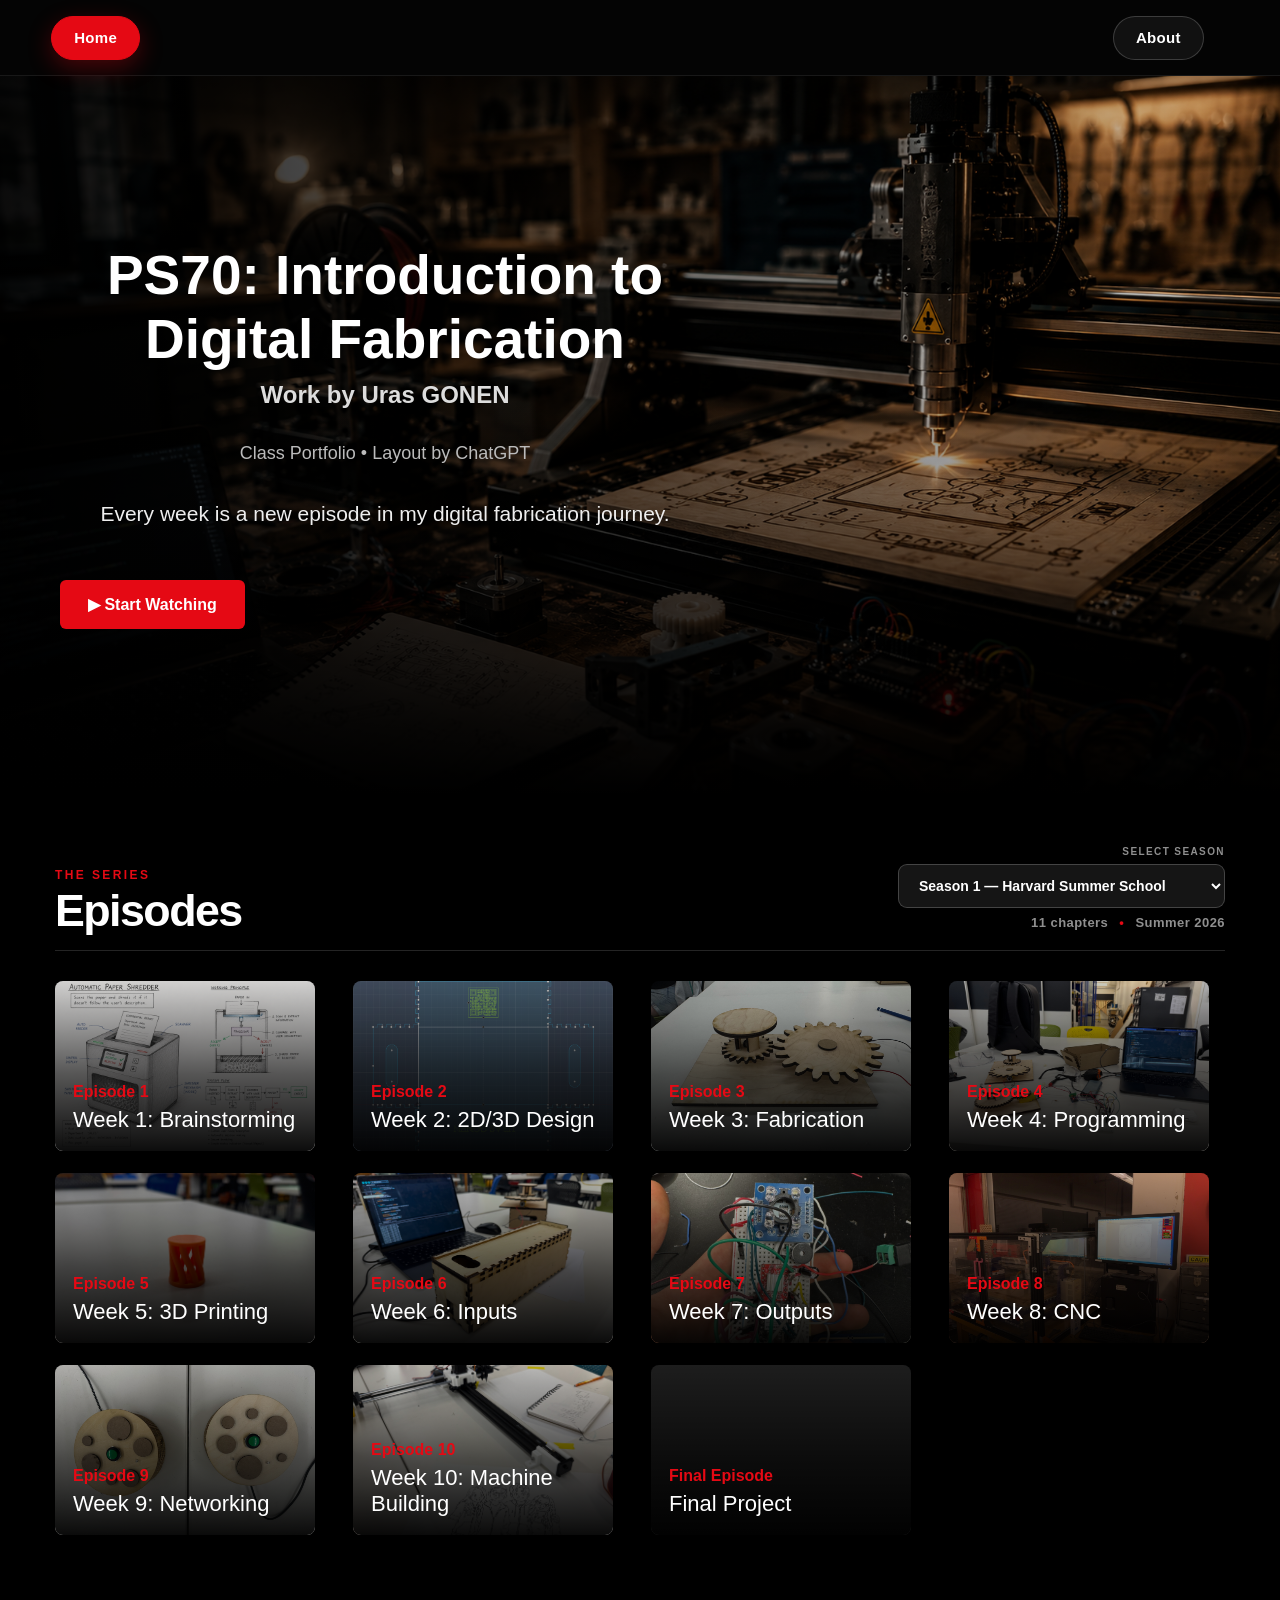
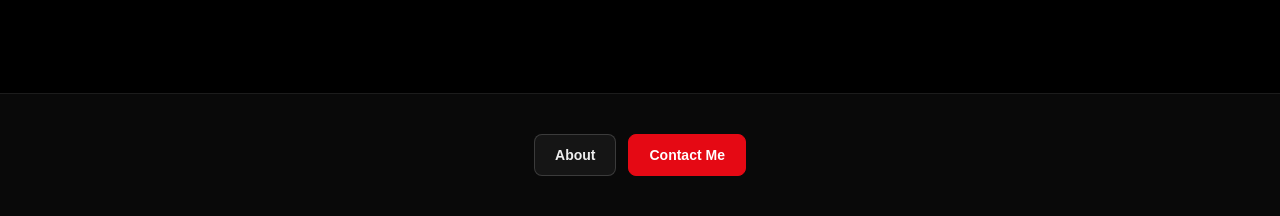
==== commit ab6f00e0: "finale" ====
--- a/index.html
+++ b/index.html
@@ -30,6 +30,40 @@
             <span class="intro-monogram">UG</span>
         </div>
         <p class="intro-caption">Digital Fabrication</p>
+    </div>
+
+    <div class="finale-intro" aria-hidden="true">
+        <div class="finale-intro-light-field" aria-hidden="true"></div>
+        <div class="finale-intro-vignette" aria-hidden="true"></div>
+
+        <div class="finale-intro-sequence" aria-live="polite">
+            <section class="finale-frame finale-frame--title">
+                <p class="finale-eyebrow">A Final Project by Uras Gonen</p>
+                <h2>Chromatic <span>Sorter</span></h2>
+            </section>
+
+            <section class="finale-frame finale-frame--stat finale-frame--hours">
+                <strong>26</strong>
+                <p>hours straight<br>in the lab</p>
+            </section>
+
+            <section class="finale-frame finale-frame--stat finale-frame--burnt">
+                <strong>Many</strong>
+                <p>things burnt through</p>
+            </section>
+
+            <section class="finale-frame finale-frame--stat finale-frame--caffeine">
+                <strong>4</strong>
+                <p>caffeine drinks</p>
+            </section>
+
+            <section class="finale-frame finale-frame--last">
+                <p>The Final Episode</p>
+                <h2>Begins Now</h2>
+            </section>
+        </div>
+
+        <button class="finale-skip" type="button">Skip intro</button>
     </div>
 
     <nav>
@@ -108,7 +142,7 @@
                 <h3>Week 6: Inputs</h3>
             </a>
 
-            <a class="episode-card" href="./07_outputs/index.html" style="background-image: url('./images/gpt.png')">
+            <a class="episode-card" href="./07_outputs/index.html" style="background-image: url('./images/MVP.jpeg')">
                 <div class="episode-number">Episode 7</div>
                 <h3>Week 7: Outputs</h3>
             </a>
@@ -182,6 +216,7 @@
     <script src="./config.js"></script>
     <script src="./intro.js?v=2"></script>
     <script src="./season-selector.js?v=1"></script>
+    <script src="./finale-intro.js?v=1"></script>
     <script src="./episode-transition.js?v=9"></script>
 
 </body>
--- a/style.css
+++ b/style.css
@@ -941,9 +941,284 @@
     overflow: hidden;
 }
 
+/* Final project cinematic intro */
+.finale-intro {
+    position: fixed;
+    inset: 0;
+    z-index: 15000;
+    display: grid;
+    place-items: center;
+    overflow: hidden;
+    visibility: hidden;
+    background: #000;
+    color: #fff;
+    opacity: 0;
+    pointer-events: none;
+    transition: opacity 500ms ease, visibility 0s linear 500ms;
+}
+
+.finale-intro--active {
+    visibility: visible;
+    opacity: 1;
+    pointer-events: auto;
+    transition: opacity 500ms ease;
+}
+
+.finale-is-opening {
+    overflow: hidden;
+}
+
+.finale-intro-light-field,
+.finale-intro-vignette {
+    position: absolute;
+    inset: 0;
+    pointer-events: none;
+}
+
+.finale-intro-light-field {
+    inset: -25%;
+    background:
+        repeating-linear-gradient(
+            92deg,
+            transparent 0 11%,
+            rgba(229, 9, 20, 0.07) 11.5%,
+            transparent 12.2% 22%
+        ),
+        radial-gradient(circle at 50% 52%, rgba(229, 9, 20, 0.22), transparent 24%);
+    filter: blur(12px);
+    opacity: 0;
+}
+
+.finale-intro--active .finale-intro-light-field {
+    animation: finale-light-sweep 8.2s ease both;
+}
+
+.finale-intro-vignette {
+    z-index: 3;
+    background:
+        linear-gradient(180deg, rgba(0, 0, 0, 0.72), transparent 25%, transparent 75%, rgba(0, 0, 0, 0.82)),
+        radial-gradient(circle, transparent 28%, rgba(0, 0, 0, 0.76) 78%);
+}
+
+.finale-intro-sequence {
+    position: relative;
+    z-index: 2;
+    width: min(88vw, 76rem);
+    height: min(65vh, 34rem);
+}
+
+.finale-frame {
+    position: absolute;
+    inset: 0;
+    display: flex;
+    flex-direction: column;
+    align-items: center;
+    justify-content: center;
+    opacity: 0;
+    transform: scale(0.92);
+    filter: blur(10px);
+}
+
+.finale-frame p,
+.finale-frame h2,
+.finale-frame strong {
+    margin: 0;
+    text-align: center;
+}
+
+.finale-frame--title .finale-eyebrow {
+    margin-bottom: 1.1rem;
+    color: rgba(255, 255, 255, 0.62);
+    font-size: clamp(0.65rem, 1vw, 0.85rem);
+    font-weight: 800;
+    line-height: 1.2;
+    letter-spacing: 0.3em;
+    text-transform: uppercase;
+}
+
+.finale-frame--title h2 {
+    font-size: clamp(3rem, 8vw, 7.2rem);
+    font-weight: 900;
+    line-height: 0.92;
+    letter-spacing: -0.065em;
+    text-transform: uppercase;
+    text-shadow: 0 0 40px rgba(229, 9, 20, 0.24);
+}
+
+.finale-frame--title h2 span {
+    display: block;
+    color: #e50914;
+}
+
+.finale-frame--stat strong {
+    color: #e50914;
+    font-size: clamp(5rem, 16vw, 12rem);
+    font-weight: 900;
+    line-height: 0.75;
+    letter-spacing: -0.07em;
+    text-transform: uppercase;
+    text-shadow: 0 0 55px rgba(229, 9, 20, 0.32);
+}
+
+.finale-frame--stat p {
+    margin-top: 1.35rem;
+    color: rgba(255, 255, 255, 0.86);
+    font-size: clamp(1rem, 2.4vw, 1.75rem);
+    font-weight: 800;
+    line-height: 1.2;
+    letter-spacing: 0.15em;
+    text-transform: uppercase;
+}
+
+.finale-frame--burnt strong {
+    font-size: clamp(4rem, 13vw, 9rem);
+}
+
+.finale-frame--last p {
+    margin-bottom: 0.75rem;
+    color: #e50914;
+    font-size: clamp(0.75rem, 1.2vw, 1rem);
+    font-weight: 900;
+    line-height: 1.2;
+    letter-spacing: 0.32em;
+    text-transform: uppercase;
+}
+
+.finale-frame--last h2 {
+    font-size: clamp(3rem, 7vw, 6.5rem);
+    font-weight: 900;
+    line-height: 0.95;
+    letter-spacing: -0.055em;
+    text-transform: uppercase;
+}
+
+.finale-intro--active .finale-frame--title {
+    animation: finale-frame-reveal 2.2s cubic-bezier(0.22, 1, 0.36, 1) 450ms both;
+}
+
+.finale-intro--active .finale-frame--hours {
+    animation: finale-frame-reveal 1.65s cubic-bezier(0.22, 1, 0.36, 1) 2.45s both;
+}
+
+.finale-intro--active .finale-frame--burnt {
+    animation: finale-frame-reveal 1.65s cubic-bezier(0.22, 1, 0.36, 1) 3.85s both;
+}
+
+.finale-intro--active .finale-frame--caffeine {
+    animation: finale-frame-reveal 1.65s cubic-bezier(0.22, 1, 0.36, 1) 5.25s both;
+}
+
+.finale-intro--active .finale-frame--last {
+    animation: finale-last-reveal 1.35s cubic-bezier(0.16, 1, 0.3, 1) 6.8s both;
+}
+
+.finale-skip {
+    position: absolute;
+    right: clamp(1.25rem, 4vw, 3rem);
+    bottom: clamp(1.25rem, 4vw, 2.5rem);
+    z-index: 5;
+    padding: 0.55rem 0;
+    border: 0;
+    border-bottom: 1px solid rgba(255, 255, 255, 0.38);
+    background: transparent;
+    color: rgba(255, 255, 255, 0.58);
+    font: 800 0.72rem "Lato", sans-serif;
+    letter-spacing: 0.16em;
+    text-transform: uppercase;
+    cursor: pointer;
+    opacity: 0;
+    transition: color 180ms ease, border-color 180ms ease;
+}
+
+.finale-intro--active .finale-skip {
+    animation: finale-skip-reveal 500ms ease 900ms forwards;
+}
+
+.finale-skip:hover,
+.finale-skip:focus-visible {
+    border-color: #e50914;
+    color: #fff;
+    outline: none;
+}
+
+@keyframes finale-light-sweep {
+    0% {
+        opacity: 0;
+        transform: scaleX(0.25) rotate(-2deg);
+    }
+    18% {
+        opacity: 0.75;
+    }
+    58% {
+        opacity: 0.38;
+        transform: scaleX(1) rotate(0);
+    }
+    100% {
+        opacity: 0.12;
+        transform: scaleX(1.18);
+    }
+}
+
+@keyframes finale-frame-reveal {
+    0% {
+        opacity: 0;
+        transform: scale(0.9) translateY(18px);
+        filter: blur(12px);
+    }
+    18%, 72% {
+        opacity: 1;
+        transform: scale(1) translateY(0);
+        filter: blur(0);
+    }
+    100% {
+        opacity: 0;
+        transform: scale(1.06) translateY(-8px);
+        filter: blur(8px);
+    }
+}
+
+@keyframes finale-last-reveal {
+    from {
+        opacity: 0;
+        transform: scale(0.88);
+        filter: blur(12px);
+    }
+    to {
+        opacity: 1;
+        transform: scale(1);
+        filter: blur(0);
+    }
+}
+
+@keyframes finale-skip-reveal {
+    to {
+        opacity: 1;
+    }
+}
+
 @media (prefers-reduced-motion: reduce) {
     .episode-transition-clone {
         transition: none;
+    }
+
+    .finale-intro {
+        transition: none;
+    }
+
+    .finale-intro-light-field,
+    .finale-frame,
+    .finale-skip {
+        animation: none !important;
+    }
+
+    .finale-frame--title {
+        opacity: 1;
+        transform: none;
+        filter: none;
+    }
+
+    .finale-skip {
+        opacity: 1;
     }
 }
 
@@ -992,7 +1267,7 @@
 }
 
 .episode-card:nth-child(7) {
-    background-image: url("./images/gpt.png");
+    background-image: url("./images/MVP.jpeg");
 }
 
 .episode-card:nth-child(8) {
@@ -1173,3 +1448,233 @@
         margin: 0 auto;
     }
 }
+
+/* Local episode pages */
+.episode-page {
+    background:
+        radial-gradient(circle at 50% -10%, rgba(229, 9, 20, 0.12), transparent 34rem),
+        #080808;
+}
+
+.episode-page body {
+    min-height: 100vh;
+    background: transparent;
+}
+
+.episode-page .blog {
+    width: min(100% - 40px, 980px);
+    margin: 0 auto;
+    padding: clamp(54px, 8vw, 100px) 0 clamp(80px, 12vw, 150px);
+}
+
+.episode-page .blog > br {
+    display: none;
+}
+
+.episode-page .blog > h1 {
+    position: relative;
+    margin: 0 0 clamp(44px, 7vw, 78px);
+    padding: 0 0 26px;
+    border-bottom: 1px solid rgba(255, 255, 255, 0.12);
+    color: #fff;
+    font-size: clamp(42px, 7vw, 76px);
+    font-weight: 900;
+    line-height: 0.98;
+    letter-spacing: -0.045em;
+    text-align: left;
+}
+
+.episode-page .blog > h1::before {
+    content: "Project Log";
+    display: block;
+    margin-bottom: 14px;
+    color: #e50914;
+    font-size: 11px;
+    font-weight: 900;
+    line-height: 1;
+    letter-spacing: 0.22em;
+    text-transform: uppercase;
+}
+
+.episode-page .blog h2 {
+    position: relative;
+    margin: clamp(64px, 9vw, 100px) 0 24px;
+    padding-left: 18px;
+    color: #f5f5f5;
+    font-size: clamp(27px, 4vw, 40px);
+    font-weight: 800;
+    line-height: 1.15;
+    letter-spacing: -0.025em;
+    text-align: left;
+}
+
+.episode-page .blog h2::before {
+    content: "";
+    position: absolute;
+    top: 0.08em;
+    bottom: 0.08em;
+    left: 0;
+    width: 4px;
+    border-radius: 999px;
+    background: #e50914;
+}
+
+.episode-page .blog h3 {
+    margin: 46px 0 16px;
+    color: #eee;
+    font-size: clamp(21px, 2.4vw, 28px);
+    font-weight: 750;
+    line-height: 1.25;
+}
+
+.episode-page .blog p {
+    width: min(100%, 780px);
+    max-width: none;
+    margin: 20px 0;
+    color: #c8c8c8;
+    font-size: clamp(16px, 1.6vw, 19px);
+    font-weight: 400;
+    line-height: 1.8;
+    text-align: left;
+}
+
+.episode-page .blog > img,
+.episode-page .slides img,
+.episode-page .blog > video {
+    display: block;
+    width: auto !important;
+    max-width: 100%;
+    height: auto;
+    margin: 34px auto 12px !important;
+    border: 1px solid rgba(255, 255, 255, 0.1);
+    border-radius: 14px;
+    background: #111;
+    box-shadow: 0 24px 60px rgba(0, 0, 0, 0.42);
+}
+
+.episode-page .blog > iframe {
+    display: block;
+    width: min(100%, 900px) !important;
+    aspect-ratio: 16 / 9;
+    height: auto;
+    margin: 34px auto 12px;
+    border: 1px solid rgba(255, 255, 255, 0.1);
+    border-radius: 14px;
+    background: #111;
+    box-shadow: 0 24px 60px rgba(0, 0, 0, 0.42);
+}
+
+.episode-page .blog .caption {
+    width: min(100%, 720px);
+    margin: 10px auto 32px;
+    color: #8f8f8f;
+    font-size: 13px;
+    font-style: italic;
+    line-height: 1.55;
+    text-align: center;
+}
+
+.episode-page .slideshow-container {
+    width: min(100%, 900px);
+    margin: 34px auto;
+    padding: 16px;
+    border: 1px solid rgba(255, 255, 255, 0.1);
+    border-radius: 18px;
+    background: rgba(255, 255, 255, 0.035);
+    box-shadow: 0 24px 60px rgba(0, 0, 0, 0.32);
+}
+
+.episode-page .slideshow-container .slides img {
+    margin-top: 0 !important;
+    border: 0;
+    box-shadow: none;
+}
+
+.episode-page .prev,
+.episode-page .next {
+    top: 50%;
+    width: 46px;
+    height: 46px;
+    justify-content: center;
+    padding: 0;
+    border: 1px solid rgba(255, 255, 255, 0.18);
+    border-radius: 50%;
+    background: rgba(0, 0, 0, 0.72);
+    color: #fff;
+    font-size: 24px;
+    filter: none;
+    mix-blend-mode: normal;
+    transform: translateY(-50%);
+    transition: background-color 180ms ease, transform 180ms ease;
+}
+
+.episode-page .prev {
+    left: 28px;
+}
+
+.episode-page .next {
+    right: 28px;
+}
+
+.episode-page .prev:hover,
+.episode-page .next:hover {
+    background: #e50914;
+    transform: translateY(-50%) scale(1.06);
+}
+
+.episode-page .blog pre {
+    max-width: 100%;
+    overflow-x: auto;
+    margin: 28px 0;
+    padding: 22px;
+    border: 1px solid rgba(255, 255, 255, 0.1);
+    border-radius: 12px;
+    background: #111;
+}
+
+.episode-page .blog a:not(.prev):not(.next) {
+    color: #ff4d57;
+    text-decoration-color: rgba(255, 77, 87, 0.45);
+    text-underline-offset: 4px;
+}
+
+.episode-page .model-box {
+    width: min(100%, 780px);
+    border-radius: 16px;
+    background: #111;
+    box-shadow: 0 24px 60px rgba(0, 0, 0, 0.36);
+}
+
+@media (max-width: 640px) {
+    .episode-page .blog {
+        width: min(100% - 32px, 980px);
+        padding-top: 46px;
+    }
+
+    .episode-page .blog > h1 {
+        padding-bottom: 20px;
+    }
+
+    .episode-page .blog h2 {
+        margin-top: 54px;
+    }
+
+    .episode-page .slideshow-container {
+        padding: 8px;
+        border-radius: 12px;
+    }
+
+    .episode-page .prev,
+    .episode-page .next {
+        width: 40px;
+        height: 40px;
+    }
+
+    .episode-page .prev {
+        left: 16px;
+    }
+
+    .episode-page .next {
+        right: 16px;
+    }
+}
